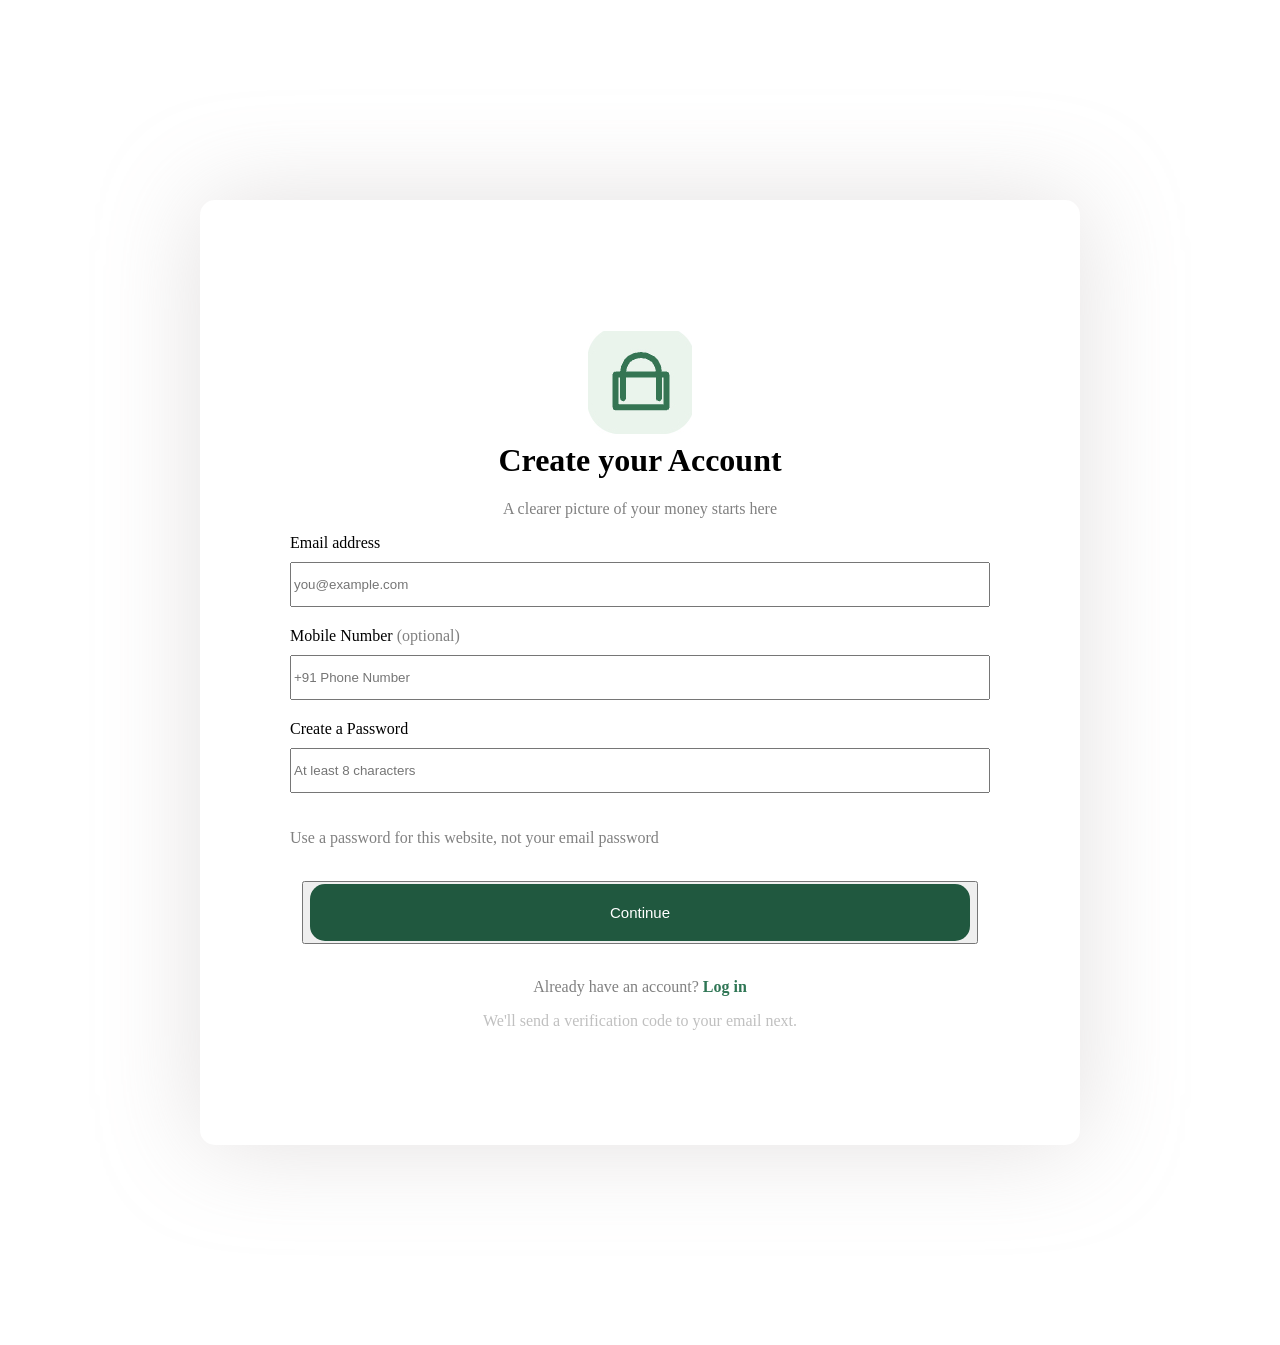
==== templates/signup.html @ 3a10970b "Add signup page design" ====
<!DOCTYPE html>
<html lang="en">
    <head>
        <link rel="stylesheet" href="/static/signup.css">
        <title>SIGN UP</title>
    </head>
    <body>
        <h1>
            <img src="/static/Finance_tracker_logo.jpg" alt="Finance Tracker Logo"><br>
            Create your Account
        </h1>
        <p>A clearer picture of your money starts here</p>
        <div class="signup_text">
            <div class="inputs">
                <label for="email">Email address</label><br>
                <input 
                    id="email"
                    name="email"
                    type="email"
                    placeholder="you@example.com"
                    required
                ><br>
                <label for="mobile">Mobile Number <span class="optional">(optional)</span></label><br>
                <input
                    id="mobile"
                    name="mobile"
                    type="tel"
                    placeholder="+91 Phone Number"
                ><br>
                <label for="password">Create a Password</label><br>
                <input
                    id="password"
                    name="password"
                    type="password"
                    placeholder="At least 8 characters"
                    required
                >
                <p>Use a password for this website, not your email password</p><br>
            </div>
        </div>
            <button><div class="create">Continue</div></button><br>
            <p>Already have an account? <a href="login.html"><b>Log in</b></a></p>
            <span class="verification_alert">We'll send a verification code to your email next.</span>
    </body>
</html>
---- static/signup.css ----
body{
    padding-bottom:25px;
    padding-top:20px;
    display:flex;
    flex-direction:column;
    justify-content:center;
    align-items:center;
    text-align:center;
    min-height:100vh;
    border-color:#000000;
    box-shadow:0px 0px 100px rgba(184, 178, 178, 0.4);
    border-radius:15px;
    margin:200px;
}

h1{
    margin-bottom:5px;
}

.optional{
    color:grey;
}

.verification_alert{
    color:#C0C0C0;
}

a{
    color:#2F7655;
    text-decoration:none;
}

a:hover{
    color:#20583F;
}

a:visited{
    color:#2F7655
}

a:active{
    color:blue;
}

.signup_text {
    text-align: left;
    width: 100%;
    max-width: 700px;
    box-sizing: border-box;
}

.create{
   padding:20px 300px;
   background-color:#20583F;
   color:#ffffff;
   border-color:#000000;
   border-radius:15px;
   font-size: 15px;
}

p{
    color:grey;
}

input {
    margin-bottom: 20px;
    margin-top: 10px;
    width: 100%;
    max-width: 700px;
    height: 45px;
    box-sizing: border-box;
}
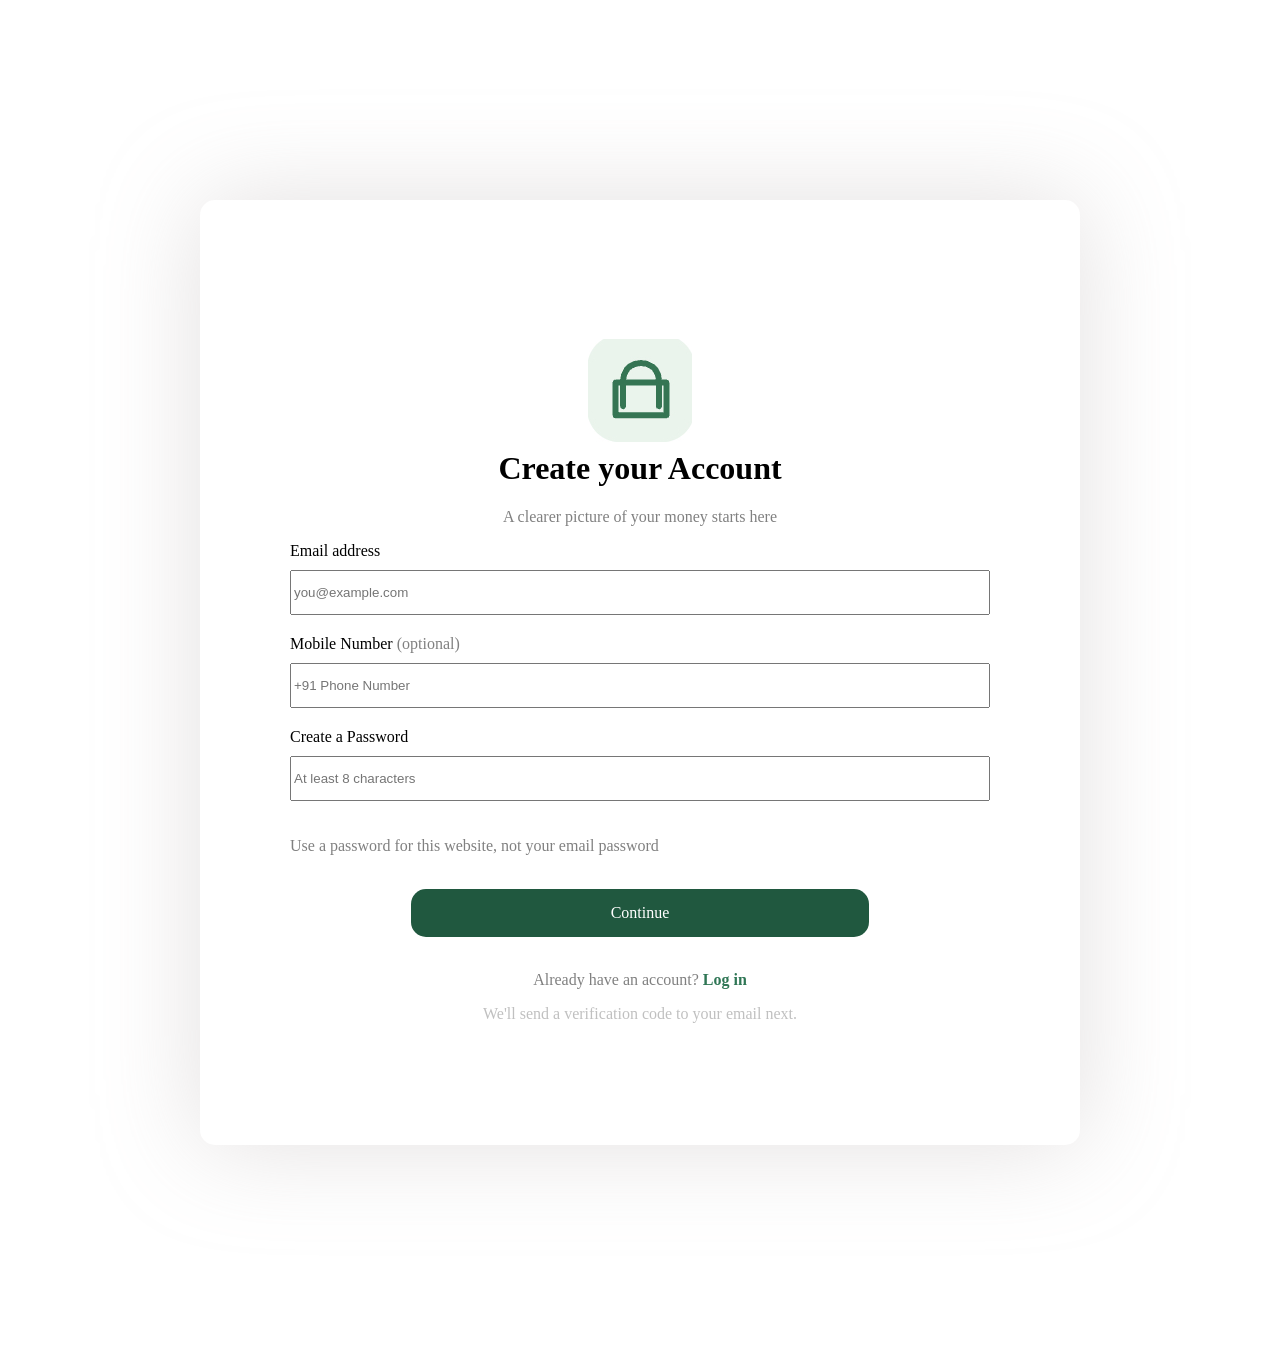
==== commit 0a1498e1: "Add signup and email verification pages" ====
--- a/templates/signup.html
+++ b/templates/signup.html
@@ -38,7 +38,7 @@
                 <p>Use a password for this website, not your email password</p><br>
             </div>
         </div>
-            <button><div class="create">Continue</div></button><br>
+            <a class="create" href="/email_verification">Continue</a><br>
             <p>Already have an account? <a href="login.html"><b>Log in</b></a></p>
             <span class="verification_alert">We'll send a verification code to your email next.</span>
     </body>
--- a/static/signup.css
+++ b/static/signup.css
@@ -50,12 +50,24 @@
 }
 
 .create{
-   padding:20px 300px;
+   padding:15px 200px;
    background-color:#20583F;
    color:#ffffff;
    border-color:#000000;
    border-radius:15px;
-   font-size: 15px;
+   text-decoration:none;
+}
+
+.create:hover{
+    color:#ffffff;
+}
+
+.create:visited{
+    color:#ffffff
+}
+
+.create:active{
+    color:#ffffff
 }
 
 p{
